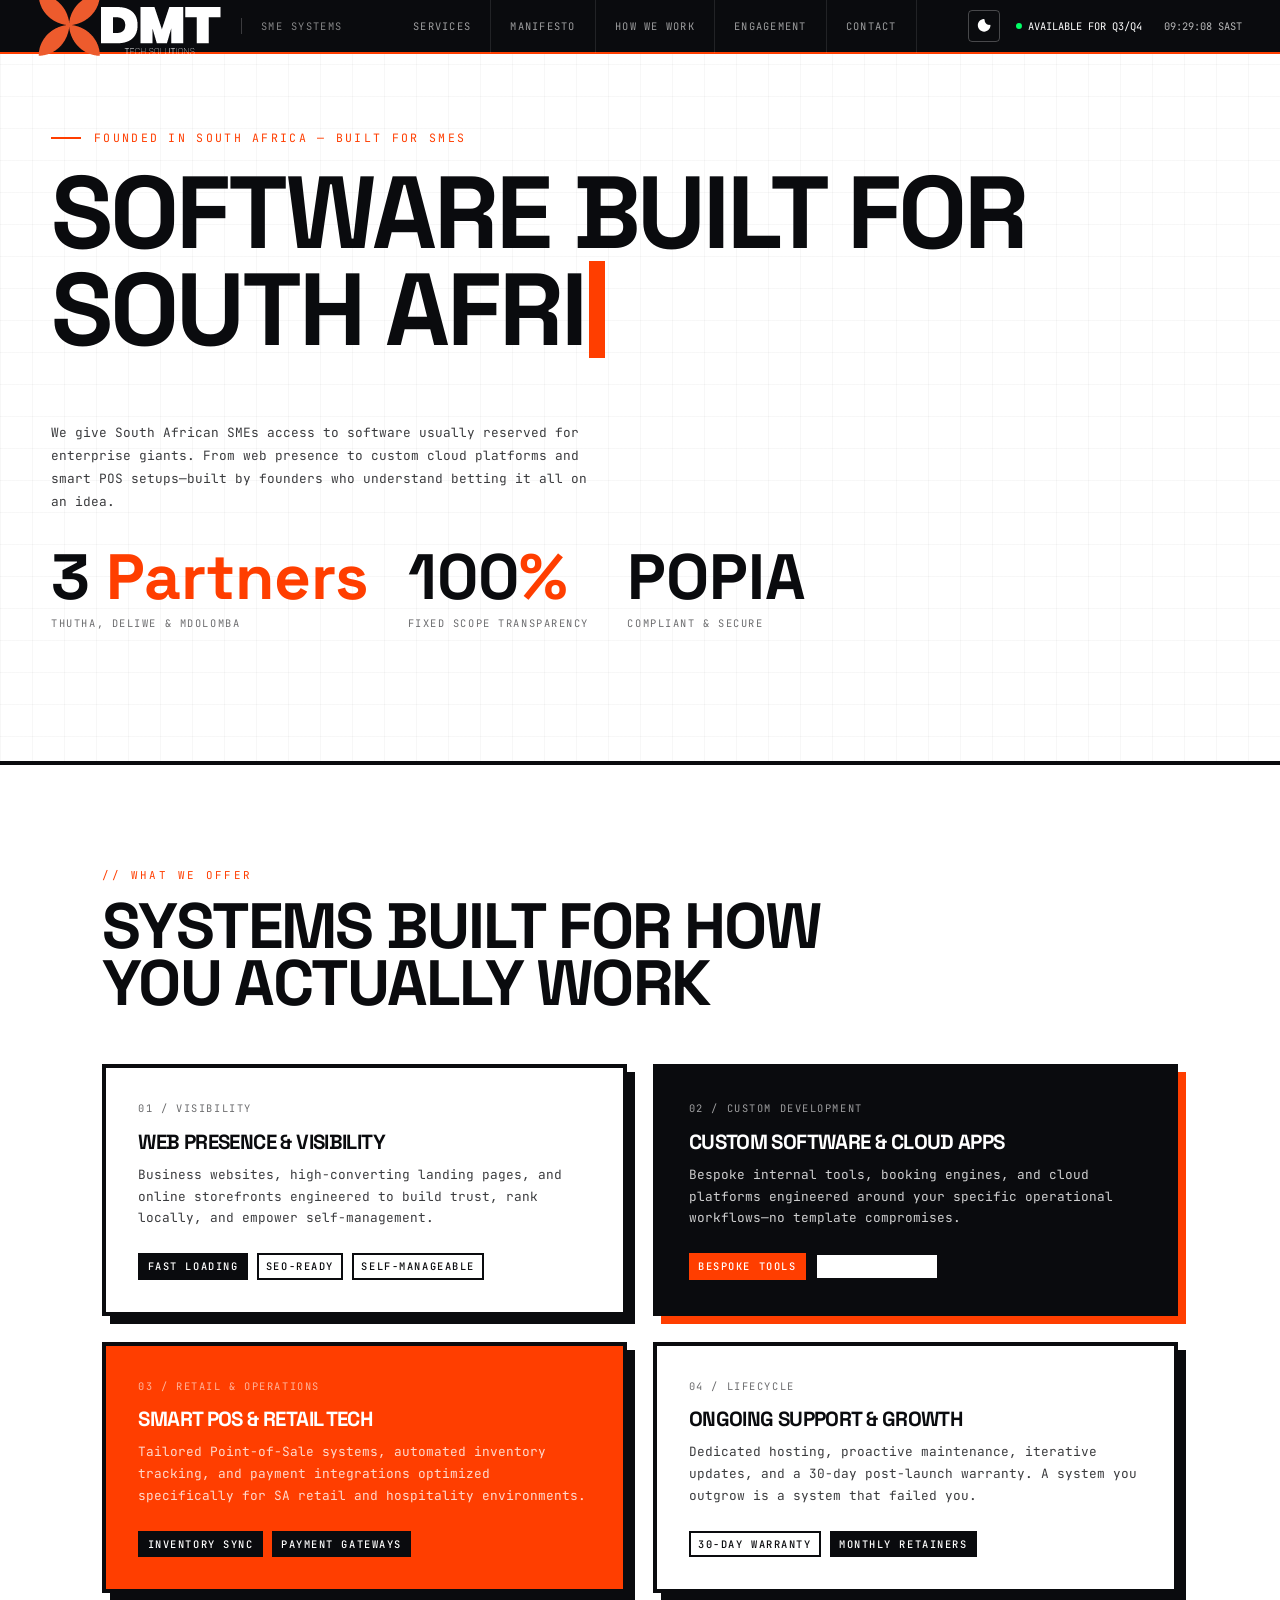
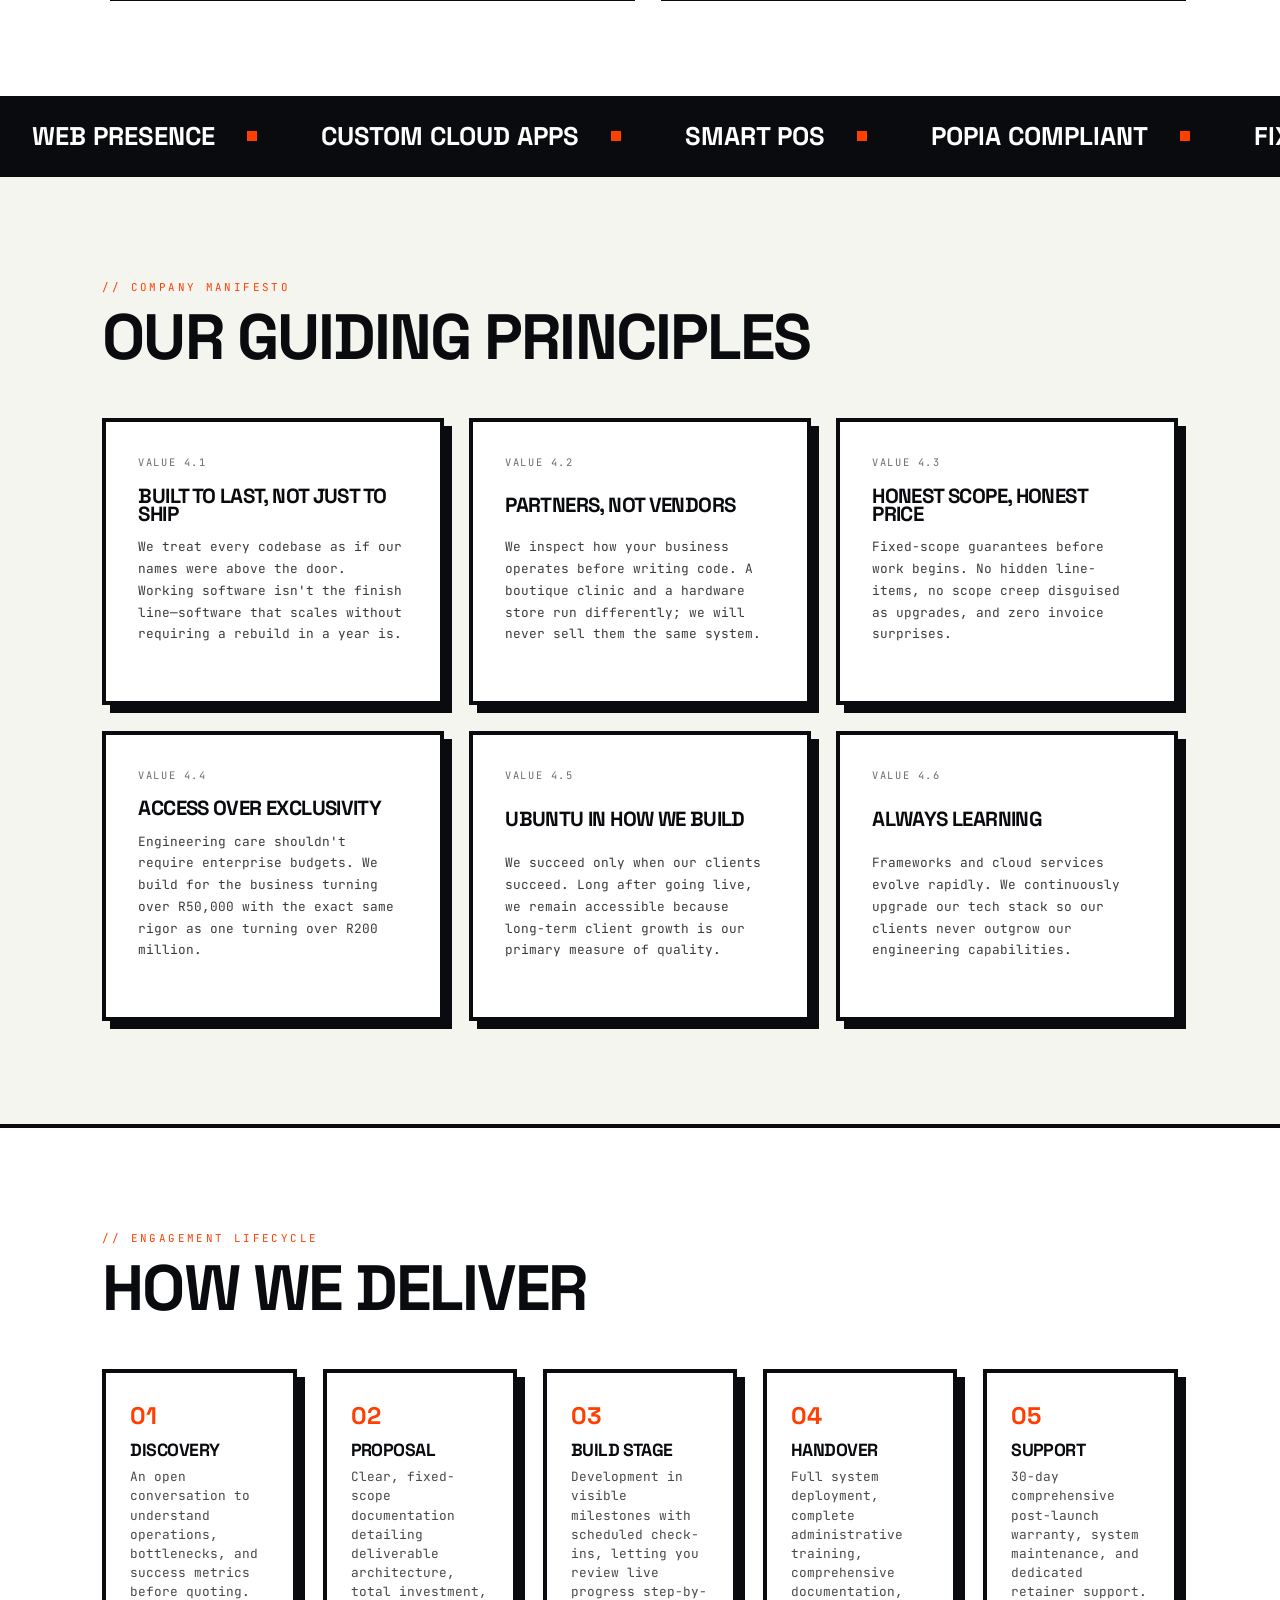
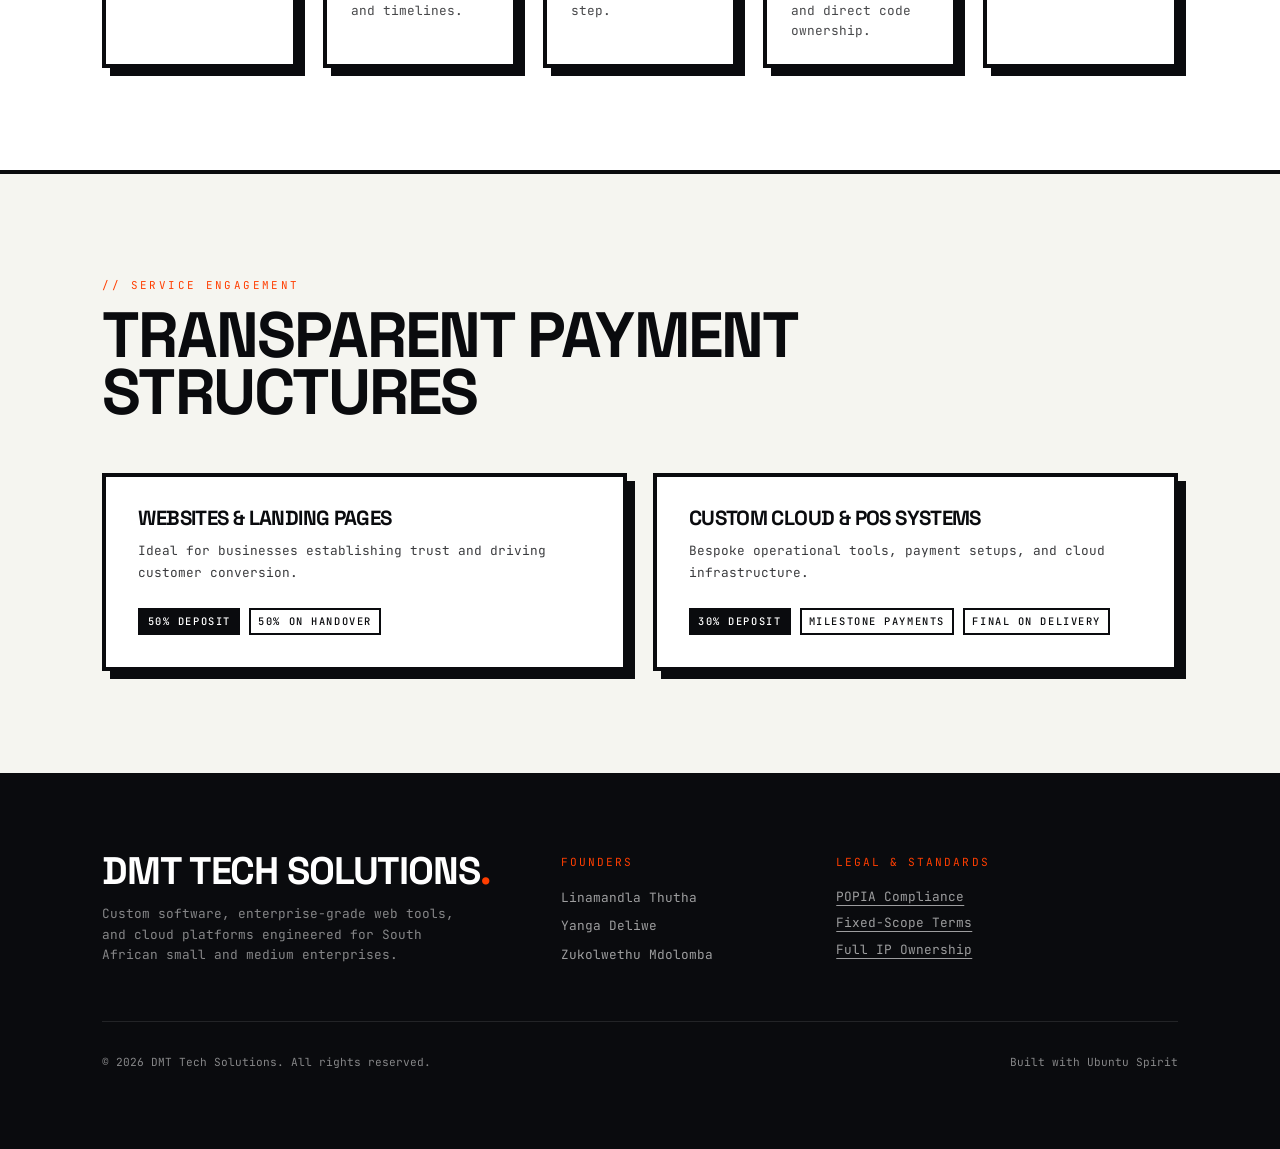
==== index.html @ 04811a39 "Add files via upload" ====
<!DOCTYPE html>
<html lang="en">
<head>
<meta charset="UTF-8">
<meta name="viewport" content="width=device-width, initial-scale=1.0">
<title>DMT Tech Solutions — Custom Software & Smart Systems for SMEs</title>
<meta name="description" content="DMT Tech Solutions builds custom software, cloud systems, and smart POS tools for South African SMEs.">
<link rel="preconnect" href="https://fonts.googleapis.com">
<link rel="preconnect" href="https://fonts.gstatic.com" crossorigin>
<link href="https://fonts.googleapis.com/css2?family=JetBrains+Mono:wght@400;500&family=Space+Grotesk:wght@400;700&display=swap" rel="stylesheet">
<link rel="stylesheet" href="style.css" />
</head>
<body>

<!-- ====== HEADER ====== -->
<header class="header">
    <div class="header__inner">
        <div class="header__left">
            <a href="index.html" class="header__logo">
                <img src="logo_small.png">
            </a>
            <span class="header__sep"></span>
            <span class="header__tagline">SME Systems</span>
        </div>
        <nav class="header__nav" id="headerNav">
            <a href="services.html">Services</a>
            <a href="manifesto.html">Manifesto</a>
            <a href="process.html">How We Work</a>
            <a href="engagement.html">Engagement</a>
            <a href="contact.html">Contact</a>
        </nav>
        <div class="header__right">
            <!-- Theme Switcher Button -->
            <button class="theme-toggle" id="themeToggle" aria-label="Toggle Dark/Light Mode">
                <!-- Sun Icon -->
                <svg id="sunIcon" style="display:none;" viewBox="0 0 24 24"><path d="M12 7c-2.76 0-5 2.24-5 5s2.24 5 5 5 5-2.24 5-5-2.24-5-5-5zM2 13h2c.55 0 1-.45 1-1s-.45-1-1-1H2c-.55 0-1 .45-1 1s.45 1 1 1zm18 0h2c.55 0 1-.45 1-1s-.45-1-1-1h-2c-.55 0-1 .45-1 1s.45 1 1 1zM11 2v2c0 .55.45 1 1 1s1-.45 1-1V2c0-.55-.45-1-1-1s-1 .45-1 1zm0 18v2c0 .55.45 1 1 1s1-.45 1-1v-2c0-.55-.45-1-1-1s-1 .45-1 1zM5.99 4.58c-.39-.39-1.03-.39-1.41 0s-.39 1.03 0 1.41l1.06 1.06c.39.39 1.03.39 1.41 0s.39-1.03 0-1.41L5.99 4.58zm12.37 12.37c-.39-.39-1.03-.39-1.41 0s-.39 1.03 0 1.41l1.06 1.06c.39.39 1.03.39 1.41 0s.39-1.03 0-1.41l-1.06-1.06zm1.06-10.96c.39-.39.39-1.03 0-1.41s-1.03-.39-1.41 0l-1.06 1.06c-.39.39-.39 1.03 0 1.41s1.03.39 1.41 0l1.06-1.06zM7.05 18.36c.39-.39.39-1.03 0-1.41s-1.03-.39-1.41 0l-1.06 1.06c-.39.39-.39 1.03 0 1.41s1.03.39 1.41 0l1.06-1.06z"/></svg>
                <!-- Moon Icon -->
                <svg id="moonIcon" viewBox="0 0 24 24"><path d="M12.3 2c.43 0 .77.35.73.78-.34 4.09 2.76 7.6 6.87 7.6.34 0 .68-.03 1.02-.08.43-.06.8.27.8.7 0 5.25-4.25 9.5-9.5 9.5-5.25 0-9.5-4.25-9.5-9.5 0-4.88 3.67-8.9 8.58-9.42.34-.04.67.14.8.42z"/></svg>
            </button>
            <div class="header__status"><span class="header__status-dot"></span><span>Available for Q3/Q4</span></div>
            <div class="header__clock" id="sastClock">--:--:-- SAST</div>
        </div>
        <button class="header__burger" id="headerBurger" aria-label="Toggle navigation">
            <span></span><span></span><span></span>
        </button>
    </div>
</header>

<!-- ====== HERO ====== -->
<section class="hero">
    <div class="hero__grid"></div>
    <div class="hero__label">Founded in South Africa — Built for SMEs</div>

    <h1 class="hero__title">
        <span id="typewriterText"></span><span class="typewriter-cursor">&nbsp;</span>
    </h1>

    <div class="hero__bottom">
        <p class="hero__desc">
            We give South African SMEs access to software usually reserved for enterprise giants. From web presence to custom cloud platforms and smart POS setups—built by founders who understand betting it all on an idea.
        </p>
        <div class="hero__stats">
            <div>
                <div class="hero__stat-num">3<span class="accent"> Partners</span></div>
                <div class="hero__stat-label">Thutha, Deliwe & Mdolomba</div>
            </div>
            <div>
                <div class="hero__stat-num">100<span class="accent">%</span></div>
                <div class="hero__stat-label">Fixed Scope Transparency</div>
            </div>
            <div>
                <div class="hero__stat-num">POPIA</div>
                <div class="hero__stat-label">Compliant & Secure</div>
            </div>
        </div>
    </div>
</section>

<!-- ====== SERVICES BENTO ====== -->
<section class="section" id="services">
    <div class="container">
        <div class="section__eyebrow">// What We Offer</div>
        <h2 class="section__title">Systems Built for How<br>You Actually Work</h2>

        <div class="bento__grid">
            <div class="bento-card bento-card--col-6">
                <div>
                    <div class="bento-card__tag">01 / Visibility</div>
                    <h3 class="bento-card__title">Web Presence & Visibility</h3>
                    <p class="bento-card__text">Business websites, high-converting landing pages, and online storefronts engineered to build trust, rank locally, and empower self-management.</p>
                </div>
                <div><span class="tag tag--filled">Fast Loading</span> <span class="tag">SEO-Ready</span> <span class="tag">Self-Manageable</span></div>
            </div>

            <div class="bento-card bento-card--col-6 bento-card--dark">
                <div>
                    <div class="bento-card__tag">02 / Custom Development</div>
                    <h3 class="bento-card__title">Custom Software & Cloud Apps</h3>
                    <p class="bento-card__text">Bespoke internal tools, booking engines, and cloud platforms engineered around your specific operational workflows—no template compromises.</p>
                </div>
                <div><span class="tag tag--safety">Bespoke Tools</span> <span class="tag">Scalable Cloud</span></div>
            </div>

            <div class="bento-card bento-card--col-6 bento-card--safety">
                <div>
                    <div class="bento-card__tag">03 / Retail & Operations</div>
                    <h3 class="bento-card__title">Smart POS & Retail Tech</h3>
                    <p class="bento-card__text">Tailored Point-of-Sale systems, automated inventory tracking, and payment integrations optimized specifically for SA retail and hospitality environments.</p>
                </div>
                <div><span class="tag tag--filled">Inventory Sync</span> <span class="tag tag--filled">Payment Gateways</span></div>
            </div>

            <div class="bento-card bento-card--col-6">
                <div>
                    <div class="bento-card__tag">04 / Lifecycle</div>
                    <h3 class="bento-card__title">Ongoing Support & Growth</h3>
                    <p class="bento-card__text">Dedicated hosting, proactive maintenance, iterative updates, and a 30-day post-launch warranty. A system you outgrow is a system that failed you.</p>
                </div>
                <div><span class="tag">30-Day Warranty</span> <span class="tag tag--filled">Monthly Retainers</span></div>
            </div>
        </div>
    </div>
</section>

<!-- ====== TICKER ====== -->
<div class="ticker">
    <div class="ticker__track">
        <span class="ticker__item">Web Presence</span>
        <span class="ticker__item">Custom Cloud Apps</span>
        <span class="ticker__item">Smart POS</span>
        <span class="ticker__item">POPIA Compliant</span>
        <span class="ticker__item">Fixed Scope Pricing</span>
        <span class="ticker__item">Ubuntu Core Philosophy</span>
        <span class="ticker__item">Web Presence</span>
        <span class="ticker__item">Custom Cloud Apps</span>
        <span class="ticker__item">Smart POS</span>
        <span class="ticker__item">POPIA Compliant</span>
    </div>
</div>

<!-- ====== MANIFESTO / CORE VALUES ====== -->
<section class="section section--surface" id="values">
    <div class="container">
        <div class="section__eyebrow">// Company Manifesto</div>
        <h2 class="section__title">Our Guiding Principles</h2>

        <div class="bento__grid">
            <div class="bento-card bento-card--col-4">
                <div class="bento-card__tag">Value 4.1</div>
                <h3 class="bento-card__title">Built to Last, Not Just to Ship</h3>
                <p class="bento-card__text">We treat every codebase as if our names were above the door. Working software isn't the finish line—software that scales without requiring a rebuild in a year is.</p>
            </div>
            <div class="bento-card bento-card--col-4">
                <div class="bento-card__tag">Value 4.2</div>
                <h3 class="bento-card__title">Partners, Not Vendors</h3>
                <p class="bento-card__text">We inspect how your business operates before writing code. A boutique clinic and a hardware store run differently; we will never sell them the same system.</p>
            </div>
            <div class="bento-card bento-card--col-4">
                <div class="bento-card__tag">Value 4.3</div>
                <h3 class="bento-card__title">Honest Scope, Honest Price</h3>
                <p class="bento-card__text">Fixed-scope guarantees before work begins. No hidden line-items, no scope creep disguised as upgrades, and zero invoice surprises.</p>
            </div>
            <div class="bento-card bento-card--col-4">
                <div class="bento-card__tag">Value 4.4</div>
                <h3 class="bento-card__title">Access Over Exclusivity</h3>
                <p class="bento-card__text">Engineering care shouldn't require enterprise budgets. We build for the business turning over R50,000 with the exact same rigor as one turning over R200 million.</p>
            </div>
            <div class="bento-card bento-card--col-4">
                <div class="bento-card__tag">Value 4.5</div>
                <h3 class="bento-card__title">Ubuntu in How We Build</h3>
                <p class="bento-card__text">We succeed only when our clients succeed. Long after going live, we remain accessible because long-term client growth is our primary measure of quality.</p>
            </div>
            <div class="bento-card bento-card--col-4">
                <div class="bento-card__tag">Value 4.6</div>
                <h3 class="bento-card__title">Always Learning</h3>
                <p class="bento-card__text">Frameworks and cloud services evolve rapidly. We continuously upgrade our tech stack so our clients never outgrow our engineering capabilities.</p>
            </div>
        </div>
    </div>
</section>

<!-- ====== PROCESS ====== -->
<section class="section" id="process">
    <div class="container">
        <div class="section__eyebrow">// Engagement Lifecycle</div>
        <h2 class="section__title">How We Deliver</h2>

        <div class="process-grid">
            <div class="process-card">
                <div class="process-card__step">01</div>
                <h3 class="process-card__title">Discovery</h3>
                <p class="process-card__text">An open conversation to understand operations, bottlenecks, and success metrics before quoting.</p>
            </div>
            <div class="process-card">
                <div class="process-card__step">02</div>
                <h3 class="process-card__title">Proposal</h3>
                <p class="process-card__text">Clear, fixed-scope documentation detailing deliverable architecture, total investment, and timelines.</p>
            </div>
            <div class="process-card">
                <div class="process-card__step">03</div>
                <h3 class="process-card__title">Build Stage</h3>
                <p class="process-card__text">Development in visible milestones with scheduled check-ins, letting you review live progress step-by-step.</p>
            </div>
            <div class="process-card">
                <div class="process-card__step">04</div>
                <h3 class="process-card__title">Handover</h3>
                <p class="process-card__text">Full system deployment, complete administrative training, comprehensive documentation, and direct code ownership.</p>
            </div>
            <div class="process-card">
                <div class="process-card__step">05</div>
                <h3 class="process-card__title">Support</h3>
                <p class="process-card__text">30-day comprehensive post-launch warranty, system maintenance, and dedicated retainer support.</p>
            </div>
        </div>
    </div>
</section>

<!-- ====== PRICING STRUCTURE ====== -->
<section class="section section--surface" id="pricing">
    <div class="container">
        <div class="section__eyebrow">// Service Engagement</div>
        <h2 class="section__title">Transparent Payment Structures</h2>

        <div class="bento__grid">
            <div class="bento-card bento-card--col-6">
                <h3 class="bento-card__title">Websites & Landing Pages</h3>
                <p class="bento-card__text">Ideal for businesses establishing trust and driving customer conversion.</p>
                <div><span class="tag tag--filled">50% Deposit</span> <span class="tag">50% On Handover</span></div>
            </div>

            <div class="bento-card bento-card--col-6">
                <h3 class="bento-card__title">Custom Cloud & POS Systems</h3>
                <p class="bento-card__text">Bespoke operational tools, payment setups, and cloud infrastructure.</p>
                <div><span class="tag tag--filled">30% Deposit</span> <span class="tag">Milestone Payments</span> <span class="tag">Final On Delivery</span></div>
            </div>
        </div>
    </div>
</section>

<!-- ====== FOOTER ====== -->
<footer class="footer" id="contact">
    <div class="container">
        <div class="footer__top">
            <div class="footer__brand">
                <h2 class="footer__brand-title">DMT TECH SOLUTIONS<span class="accent">.</span></h2>
                <p class="footer__brand-text">
                    Custom software, enterprise-grade web tools, and cloud platforms engineered for South African small and medium enterprises.
                </p>
            </div>
            <div class="footer__col">
                <div class="footer__col-title">Founders</div>
                <p>Linamandla Thutha</p>
                <p>Yanga Deliwe</p>
                <p>Zukolwethu Mdolomba</p>
            </div>
            <div class="footer__col">
                <div class="footer__col-title">Legal & Standards</div>
                <!-- Interactive Clickable Modal Triggers -->
                <button class="footer__link-btn" onclick="openModal('popia')">POPIA Compliance</button>
                <button class="footer__link-btn" onclick="openModal('fixed-scope')">Fixed-Scope Terms</button>
                <button class="footer__link-btn" onclick="openModal('ip-ownership')">Full IP Ownership</button>
            </div>
        </div>
        <div class="footer__bottom">
            <span>&copy; 2026 DMT Tech Solutions. All rights reserved.</span>
            <span>Built with Ubuntu Spirit</span>
        </div>
    </div>
</footer>

<!-- ====== MODAL WINDOW ====== -->
<div class="modal-overlay" id="legalModal" onclick="closeModalOnOuter(event)">
    <div class="modal-card">
        <div class="modal-card__header">
            <h3 class="modal-card__title" id="modalTitle">Policy Title</h3>
            <button class="modal-card__close" onclick="closeModal()">✕</button>
        </div>
        <div class="modal-card__body" id="modalBody">
            Policy content will load here...
        </div>
    </div>
</div>


<!-- ====== JAVASCRIPT ====== -->
<script src="script.js"></script>
</body>
</html>
---- style.css ----
/* ============================================================
   RESET & COLOR THEME VARIABLES
   ============================================================ */
*, *::before, *::after {
    margin: 0;
    padding: 0;
    box-sizing: border-box;
}

/* Light Theme Variables (Default) */
:root {
    --base: #FFFFFF;
    --ink: #0A0B0E;
    --safety: #FF3E00;
    --muted: #888888;
    --surface: #F5F5F0;
    --term-bg: #08080A;
    --term-green: #00FF66;
    --term-amber: #FFAA00;

    --card-bg: #FFFFFF;
    --card-dark-bg: #0A0B0E;
    --card-dark-text: #FFFFFF;

    --border: 4px solid var(--ink);
    --border-thin: 1px solid var(--ink);
    --shadow: 8px 8px 0px var(--ink);
    --shadow-safety: 8px 8px 0px var(--safety);

    --fs-hero: clamp(3rem, 8vw, 7.5rem);
    --fs-h1: clamp(2.2rem, 5vw, 4.5rem);
    --fs-h2: clamp(1.6rem, 3vw, 3rem);
    --fs-h3: clamp(1.1rem, 1.6vw, 1.5rem);
    --fs-body: clamp(0.9rem, 1.1vw, 1.1rem);
    --fs-data: clamp(0.8rem, 0.95vw, 1rem);
    --fs-micro: 0.65rem;
    --fs-ticker: clamp(1.2rem, 2vw, 2rem);
    --fs-stat: clamp(2.4rem, 5vw, 4rem);

    --gap: clamp(1rem, 2vw, 2rem);
    --section-pad: clamp(4rem, 8vw, 8rem) clamp(1rem, 4vw, 4rem);

    --cols: 12;
    --header-h: 54px;
}

/* Dark Theme Overrides */
[data-theme="dark"] {
    --base: #0E1015;
    --ink: #F0F2F5;
    --surface: #161920;
    --muted: #A0A5B0;

    --card-bg: #161920;
    --card-dark-bg: #030405;
    --card-dark-text: #FFFFFF;

    --border: 4px solid var(--ink);
    --border-thin: 1px solid var(--ink);
    --shadow: 8px 8px 0px #000000;
}

html {
    scroll-behavior: smooth;
    -webkit-text-size-adjust: 100%;
}

body {
    font-family: 'JetBrains Mono', monospace;
    font-weight: 400;
    font-size: var(--fs-body);
    line-height: 1.6;
    color: var(--ink);
    background-color: var(--base);
    overflow-x: hidden;
    transition: background-color 0.3s ease, color 0.3s ease;
}

a { color: inherit; text-decoration: none; }
ul { list-style: none; }

::selection {
    background: var(--safety);
    color: #FFFFFF;
}

/* ============================================================
   TYPOGRAPHY & UTILITIES
   ============================================================ */
h1, h2, h3, h4, .font-display {
    font-family: 'Space Grotesk', sans-serif;
    font-weight: 700;
    text-transform: uppercase;
    line-height: 0.9;
    letter-spacing: -0.03em;
}

.container {
    width: 100%;
    max-width: 1440px;
    margin: 0 auto;
    padding-inline: clamp(1rem, 4vw, 4rem);
}

.accent { color: var(--safety); }

.tag {
    display: inline-block;
    font-family: 'JetBrains Mono', monospace;
    font-size: 0.65rem;
    font-weight: 500;
    text-transform: uppercase;
    letter-spacing: 0.15em;
    padding: 0.3em 0.7em;
    border: 2px solid var(--ink);
    background: var(--card-bg);
}

.tag--filled { background: var(--ink); color: var(--base); }
.tag--safety { background: var(--safety); color: #FFFFFF; border-color: var(--safety); }

/* ============================================================
   HEADER & THEME TOGGLE
   ============================================================ */
.header {
    position: fixed;
    top: 0;
    left: 0;
    width: 100%;
    height: var(--header-h);
    z-index: 1000;
    background: #0A0B0E;
    color: #FFFFFF;
    border-bottom: 2px solid var(--safety);
    display: flex;
    align-items: center;
    padding: 0 clamp(1rem, 3vw, 3rem);
}

.header__inner {
    width: 100%;
    max-width: 1440px;
    margin: 0 auto;
    display: flex;
    align-items: center;
    justify-content: space-between;
    gap: 1rem;
}

.header__left {
    display: flex;
    align-items: center;
    gap: 1.2rem;
}

.header__logo {
    font-family: 'Space Grotesk', sans-serif;
    font-weight: 700;
    font-size: 0.9rem;
    text-transform: uppercase;
    letter-spacing: 0.05em;
    display: flex;
    align-items: center;
    gap: 0.6rem;
    color: #FFFFFF;
}

.header__logo-icon {
    width: 24px;
    height: 24px;
    background: var(--safety);
    color: #FFFFFF;
    display: flex;
    align-items: center;
    justify-content: center;
    font-weight: 700;
    font-size: 0.75rem;
    border: 1px solid #FFFFFF;
}

.header__sep {
    width: 1px;
    height: 16px;
    background: rgba(255,255,255,0.2);
}

.header__tagline {
    font-size: var(--fs-micro);
    letter-spacing: 0.14em;
    text-transform: uppercase;
    opacity: 0.5;
}

.header__nav {
    display: flex;
    align-items: stretch;
    height: var(--header-h);
}

.header__nav a {
    font-family: 'JetBrains Mono', monospace;
    font-size: var(--fs-micro);
    text-transform: uppercase;
    letter-spacing: 0.12em;
    padding: 0 1.2rem;
    display: flex;
    align-items: center;
    border-right: 1px solid rgba(255,255,255,0.1);
    color: rgba(255,255,255,0.6);
}

.header__nav a:hover {
    background: var(--safety);
    color: #FFFFFF;
}

.header__right {
    display: flex;
    align-items: center;
    gap: 1rem;
}

.header__status {
    display: flex;
    align-items: center;
    gap: 0.4rem;
    font-size: var(--fs-micro);
    text-transform: uppercase;
}

.header__status-dot {
    width: 6px;
    height: 6px;
    border-radius: 50%;
    background: var(--term-green);
    animation: pulse 2s ease-in-out infinite;
}

@keyframes pulse {
    0%, 100% { opacity: 1; }
    50% { opacity: 0.3; }
}

.header__clock {
    font-size: var(--fs-micro);
    opacity: 0.7;
    min-width: 8em;
    text-align: right;
}

/* Theme Toggle Button */
.theme-toggle {
    background: transparent;
    border: 1px solid rgba(255, 255, 255, 0.25);
    color: #FFFFFF;
    width: 32px;
    height: 32px;
    border-radius: 4px;
    display: flex;
    align-items: center;
    justify-content: center;
    cursor: pointer;
    transition: background 0.2s, border-color 0.2s;
}

.theme-toggle:hover {
    background: var(--safety);
    border-color: var(--safety);
}

.theme-toggle svg {
    width: 16px;
    height: 16px;
    fill: currentColor;
}

.header__burger {
    display: none;
    flex-direction: column;
    gap: 4px;
    cursor: pointer;
    background: none;
    border: none;
}

.header__burger span {
    width: 22px;
    height: 2px;
    background: #FFFFFF;
}

/* ============================================================
   HERO SECTION & TYPEWRITER
   ============================================================ */
.hero {
    min-height: 85vh;
    display: flex;
    flex-direction: column;
    justify-content: center;
    padding: var(--section-pad);
    padding-top: calc(var(--header-h) + 3rem);
    position: relative;
    border-bottom: var(--border);
    background: var(--base);
}

.hero__grid {
    position: absolute;
    inset: 0;
    background-image:
        linear-gradient(rgba(120,120,120,0.06) 1px, transparent 1px),
        linear-gradient(90deg, rgba(120,120,120,0.06) 1px, transparent 1px);
    background-size: 32px 32px;
    pointer-events: none;
}

.hero__label {
    font-size: 0.72rem;
    text-transform: uppercase;
    letter-spacing: 0.2em;
    color: var(--safety);
    margin-bottom: 1rem;
    display: flex;
    align-items: center;
    gap: 0.8rem;
    position: relative;
    z-index: 1;
}

.hero__label::before {
    content: '';
    width: 30px;
    height: 2px;
    background: var(--safety);
}

.hero__title {
    font-size: var(--fs-hero);
    line-height: 0.95;
    position: relative;
    z-index: 1;
    margin-bottom: 2rem;
    min-height: 2.2em;
}

.typewriter-cursor {
    display: inline-block;
    width: 0.15em;
    background-color: var(--safety);
    margin-left: 5px;
    animation: blink 0.8s infinite;
}

@keyframes blink {
    0%, 100% { opacity: 1; }
    50% { opacity: 0; }
}

.hero__bottom {
    display: flex;
    align-items: flex-end;
    justify-content: space-between;
    gap: 2rem;
    flex-wrap: wrap;
    position: relative;
    z-index: 1;
}

.hero__desc {
    max-width: 540px;
    font-size: var(--fs-data);
    line-height: 1.8;
    opacity: 0.8;
}

.hero__stats {
    display: flex;
    gap: clamp(1.5rem, 3vw, 3.5rem);
}

.hero__stat-num {
    font-family: 'Space Grotesk', sans-serif;
    font-weight: 700;
    font-size: var(--fs-stat);
    line-height: 1;
}

.hero__stat-label {
    font-size: 0.65rem;
    text-transform: uppercase;
    letter-spacing: 0.15em;
    opacity: 0.6;
    margin-top: 0.35rem;
}

/* ============================================================
   SECTIONS & BENTO CARDS
   ============================================================ */
.section {
    padding: var(--section-pad);
    border-bottom: var(--border);
}

.section--surface { background: var(--surface); }

.section__eyebrow {
    font-size: 0.68rem;
    text-transform: uppercase;
    letter-spacing: 0.22em;
    color: var(--safety);
    margin-bottom: 0.8rem;
}

.section__title {
    font-size: var(--fs-h1);
    margin-bottom: clamp(2rem, 4vw, 4rem);
}

.bento__grid {
    display: grid;
    grid-template-columns: repeat(12, 1fr);
    gap: var(--gap);
}

.bento-card {
    border: var(--border);
    box-shadow: var(--shadow);
    padding: clamp(1.5rem, 2.5vw, 2.5rem);
    background: var(--card-bg);
    display: flex;
    flex-direction: column;
    justify-content: space-between;
    transition: transform 0.2s ease, box-shadow 0.2s ease;
}

.bento-card--col-6 { grid-column: span 6; }
.bento-card--col-4 { grid-column: span 4; }

.bento-card--dark {
    background: var(--card-dark-bg);
    color: var(--card-dark-text);
    box-shadow: var(--shadow-safety);
}

.bento-card--safety {
    background: var(--safety);
    color: #FFFFFF;
}

.bento-card__tag {
    font-size: 0.65rem;
    text-transform: uppercase;
    letter-spacing: 0.15em;
    opacity: 0.6;
    margin-bottom: 1rem;
}

.bento-card__title {
    font-size: var(--fs-h3);
    margin-bottom: 0.8rem;
}

.bento-card__text {
    font-size: var(--fs-data);
    line-height: 1.7;
    opacity: 0.8;
    margin-bottom: 1.5rem;
}

/* ============================================================
   PROCESS & TICKER
   ============================================================ */
.process-grid {
    display: grid;
    grid-template-columns: repeat(5, 1fr);
    gap: var(--gap);
}

.process-card {
    border: var(--border);
    padding: 1.5rem;
    background: var(--card-bg);
    box-shadow: var(--shadow);
}

.process-card__step {
    font-family: 'Space Grotesk', sans-serif;
    font-size: 1.5rem;
    font-weight: 700;
    color: var(--safety);
    margin-bottom: 0.5rem;
}

.process-card__title {
    font-size: 1.1rem;
    margin-bottom: 0.5rem;
}

.process-card__text {
    font-size: 0.8rem;
    opacity: 0.75;
    line-height: 1.5;
}

.ticker {
    border-bottom: var(--border);
    background: #0A0B0E;
    color: #FFFFFF;
    overflow: hidden;
    padding: 1rem 0;
}

.ticker__track {
    display: flex;
    width: max-content;
    animation: tickerScroll 25s linear infinite;
}

.ticker__item {
    font-family: 'Space Grotesk', sans-serif;
    font-weight: 700;
    font-size: var(--fs-ticker);
    text-transform: uppercase;
    white-space: nowrap;
    padding: 0 2rem;
    display: flex;
    align-items: center;
    gap: 2rem;
}

.ticker__item::after {
    content: '';
    width: 10px;
    height: 10px;
    background: var(--safety);
}

@keyframes tickerScroll {
    0% { transform: translateX(0); }
    100% { transform: translateX(-50%); }
}

/* ============================================================
   FOOTER & MODALS
   ============================================================ */
.footer {
    background: #0A0B0E;
    color: #FFFFFF;
    padding: clamp(3rem, 6vw, 5rem) clamp(1rem, 4vw, 4rem);
}

.footer__top {
    display: grid;
    grid-template-columns: repeat(12, 1fr);
    gap: var(--gap);
    padding-bottom: 3rem;
    border-bottom: 1px solid rgba(255,255,255,0.1);
}

.footer__brand { grid-column: span 5; }
.footer__brand-title { font-size: var(--fs-h2); margin-bottom: 1rem; color: #FFFFFF; }
.footer__brand-text { font-size: var(--fs-data); opacity: 0.5; max-width: 380px; }

.footer__col { grid-column: span 3; }
.footer__col-title {
    font-size: 0.7rem;
    text-transform: uppercase;
    letter-spacing: 0.18em;
    color: var(--safety);
    margin-bottom: 1rem;
}

.footer__col p {
    font-size: var(--fs-data);
    opacity: 0.6;
    margin-bottom: 0.5rem;
}

.footer__link-btn {
    background: none;
    border: none;
    color: rgba(255,255,255,0.6);
    font-family: 'JetBrains Mono', monospace;
    font-size: var(--fs-data);
    text-align: left;
    display: block;
    margin-bottom: 0.6rem;
    cursor: pointer;
    text-decoration: underline;
    text-underline-offset: 4px;
    transition: color 0.2s ease;
}

.footer__link-btn:hover {
    color: var(--safety);
}

.footer__bottom {
    display: flex;
    justify-content: space-between;
    align-items: center;
    padding-top: 2rem;
    font-size: 0.7rem;
    opacity: 0.5;
}

/* Modal Overlay & Card */
.modal-overlay {
    position: fixed;
    inset: 0;
    background: rgba(0, 0, 0, 0.75);
    backdrop-filter: blur(4px);
    z-index: 2000;
    display: flex;
    align-items: center;
    justify-content: center;
    padding: 1.5rem;
    opacity: 0;
    pointer-events: none;
    transition: opacity 0.2s ease;
}

.modal-overlay.active {
    opacity: 1;
    pointer-events: auto;
}

.modal-card {
    background: var(--base);
    color: var(--ink);
    border: var(--border);
    box-shadow: var(--shadow-safety);
    width: 100%;
    max-width: 580px;
    padding: 2rem;
    position: relative;
}

.modal-card__header {
    display: flex;
    justify-content: space-between;
    align-items: center;
    margin-bottom: 1.2rem;
    padding-bottom: 0.8rem;
    border-bottom: 2px solid var(--safety);
}

.modal-card__title {
    font-size: 1.3rem;
    color: var(--safety);
}

.modal-card__close {
    background: var(--ink);
    color: var(--base);
    border: none;
    width: 28px;
    height: 28px;
    font-weight: 700;
    cursor: pointer;
    font-family: 'JetBrains Mono', monospace;
}

.modal-card__close:hover {
    background: var(--safety);
    color: #FFFFFF;
}

.modal-card__body {
    font-size: 0.9rem;
    line-height: 1.7;
    opacity: 0.85;
}

/* ============================================================
   RESPONSIVE STYLES
   ============================================================ */
@media (max-width: 1024px) {
    .bento-card--col-6, .bento-card--col-4 { grid-column: span 12; }
    .process-grid { grid-template-columns: repeat(2, 1fr); }
    .footer__brand { grid-column: span 12; }
    .footer__col { grid-column: span 6; }
}

@media (max-width: 768px) {
    .header__nav { display: none; }
    .header__burger { display: flex; }

    .header__nav.open {
        display: flex;
        flex-direction: column;
        position: absolute;
        top: var(--header-h);
        left: 0;
        width: 100%;
        background: #0A0B0E;
        border-bottom: 2px solid var(--safety);
    }

    .header__nav.open a {
        padding: 1rem 2rem;
        border-right: none;
        border-bottom: 1px solid rgba(255,255,255,0.1);
    }

    .process-grid { grid-template-columns: 1fr; }
    .hero__stats { flex-direction: column; gap: 1rem; }
}
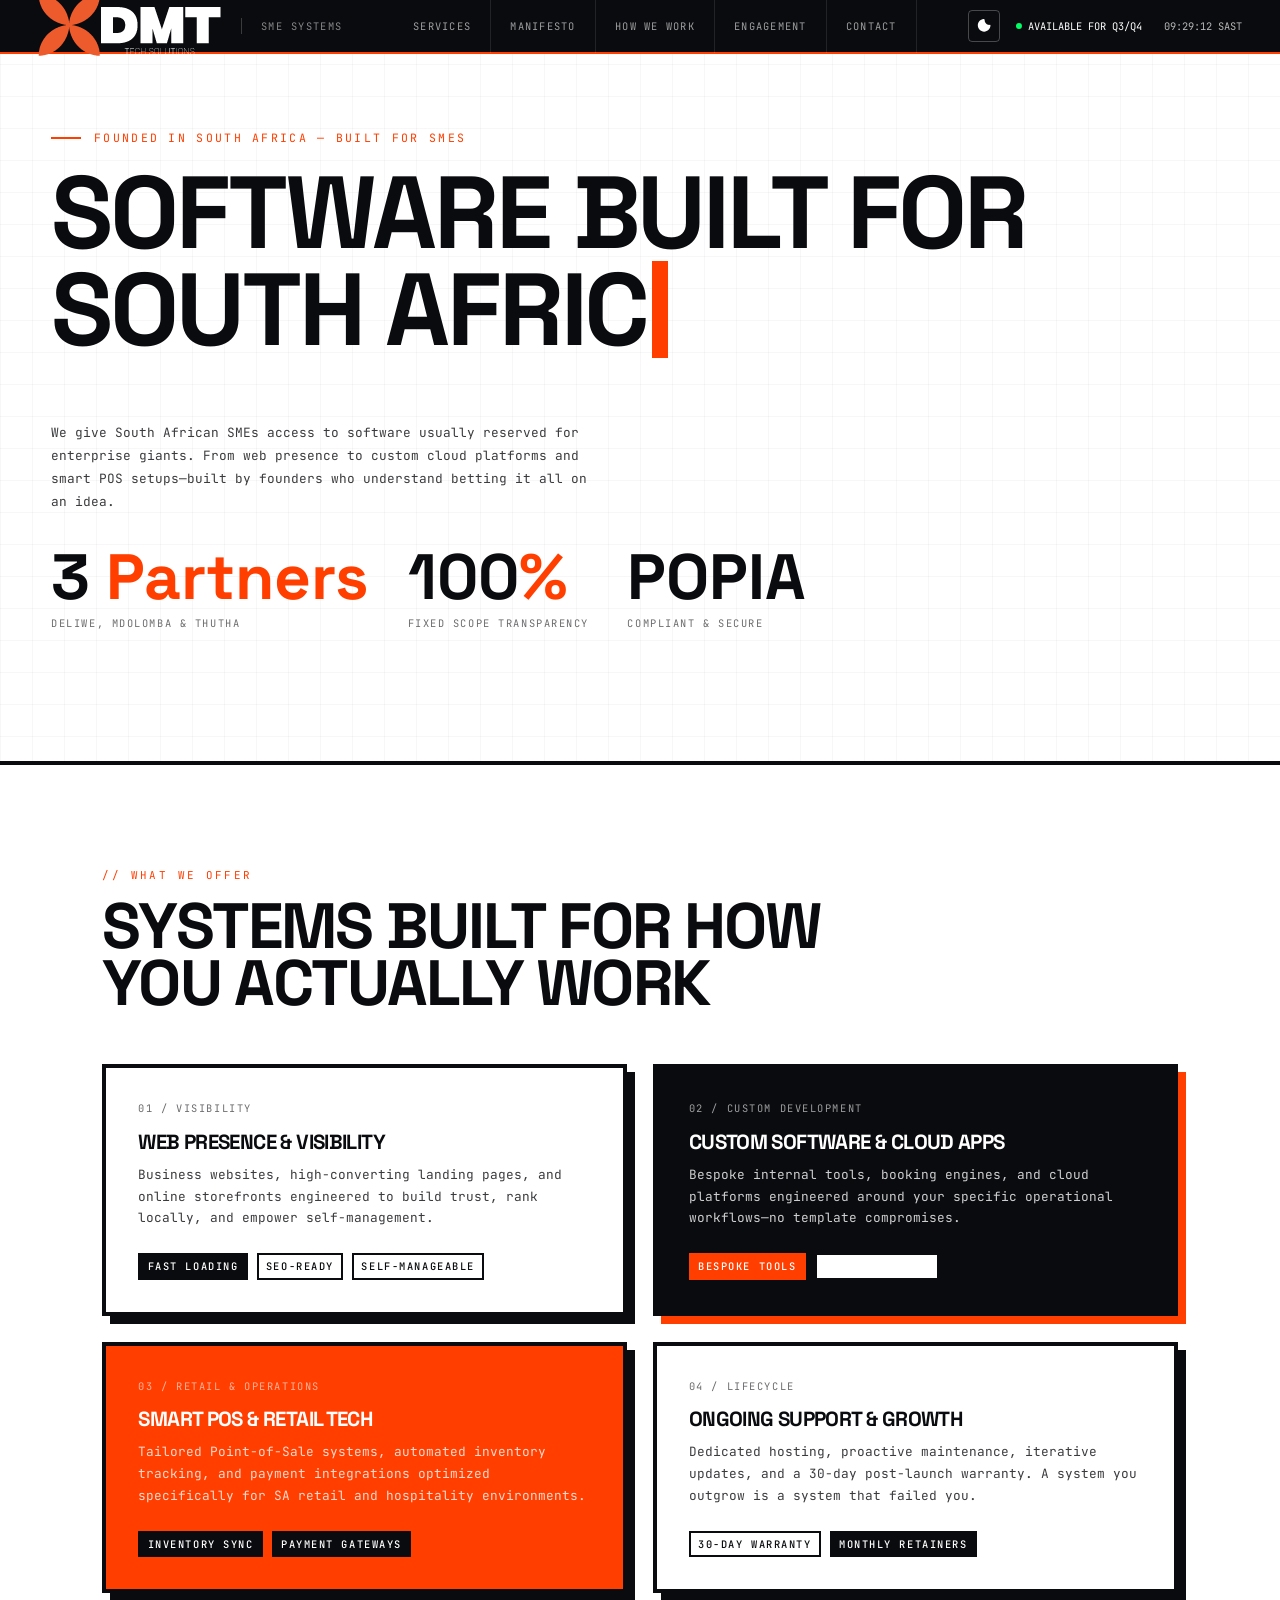
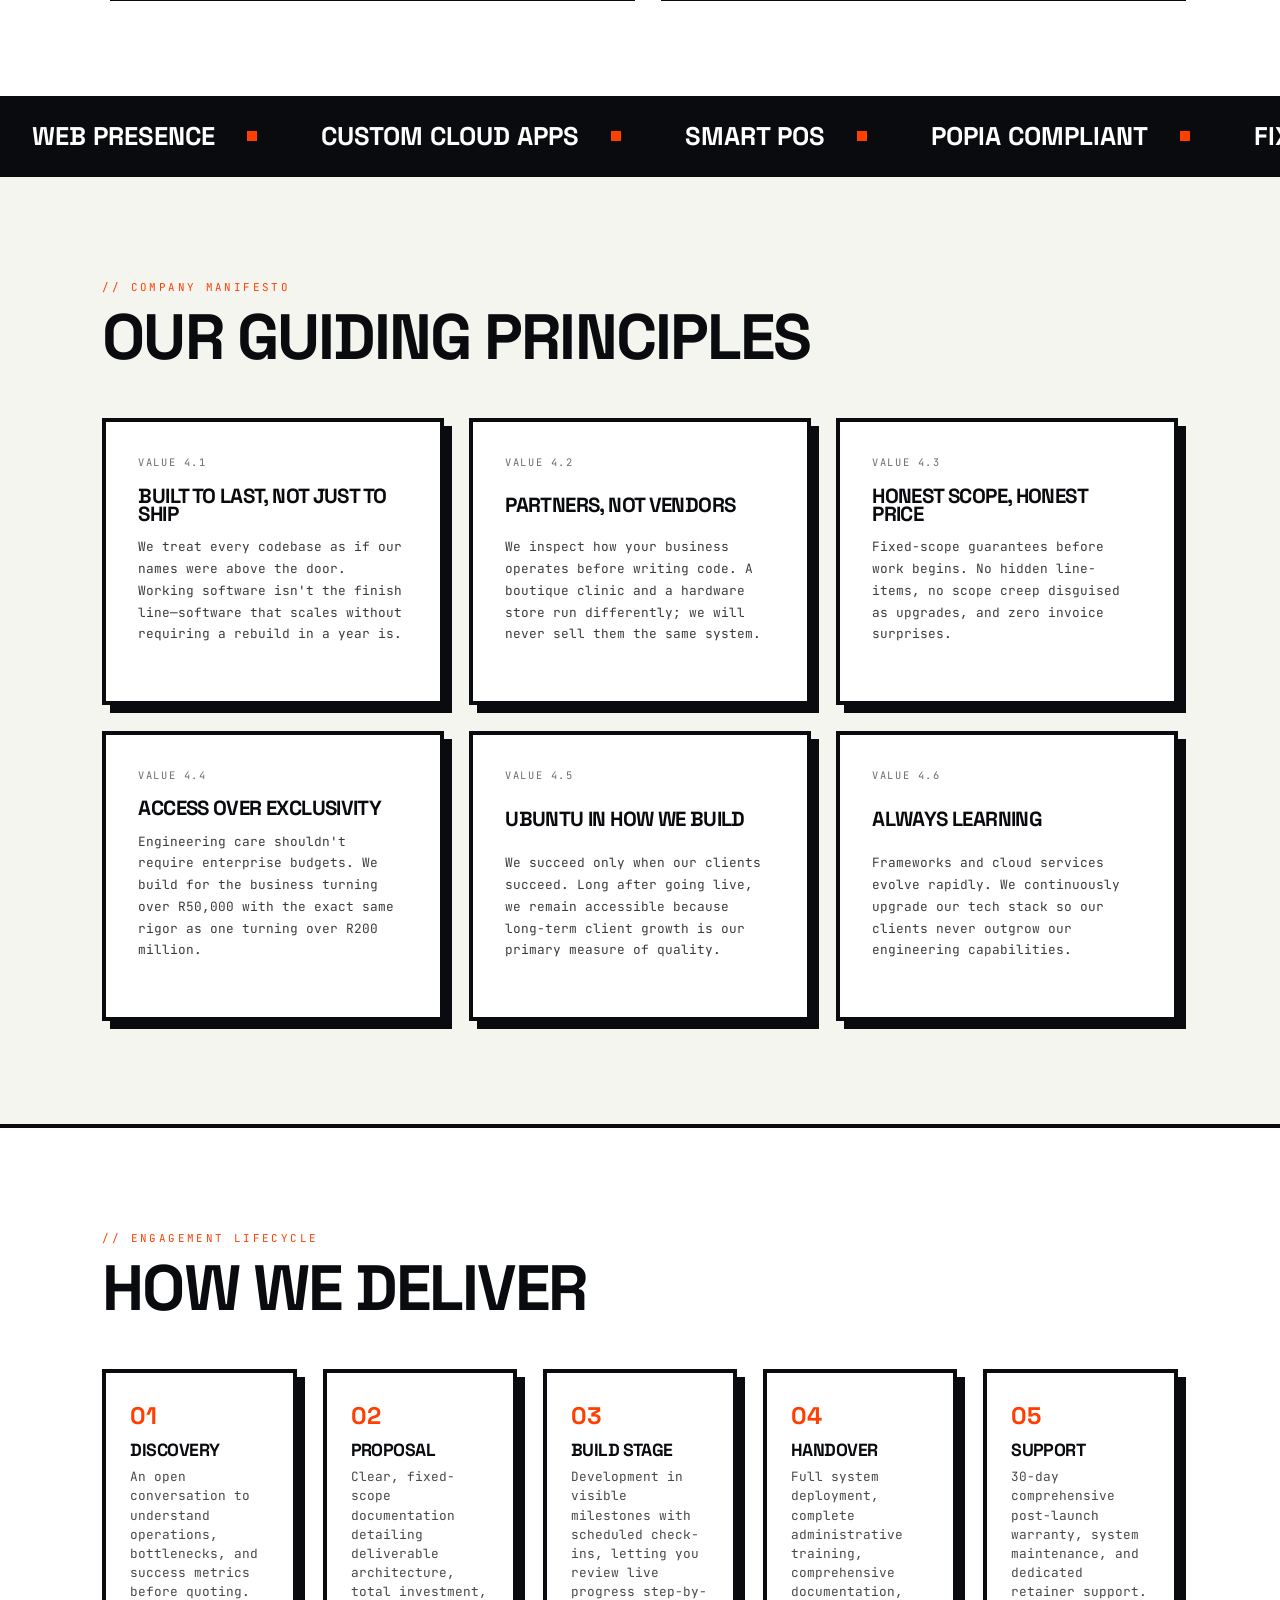
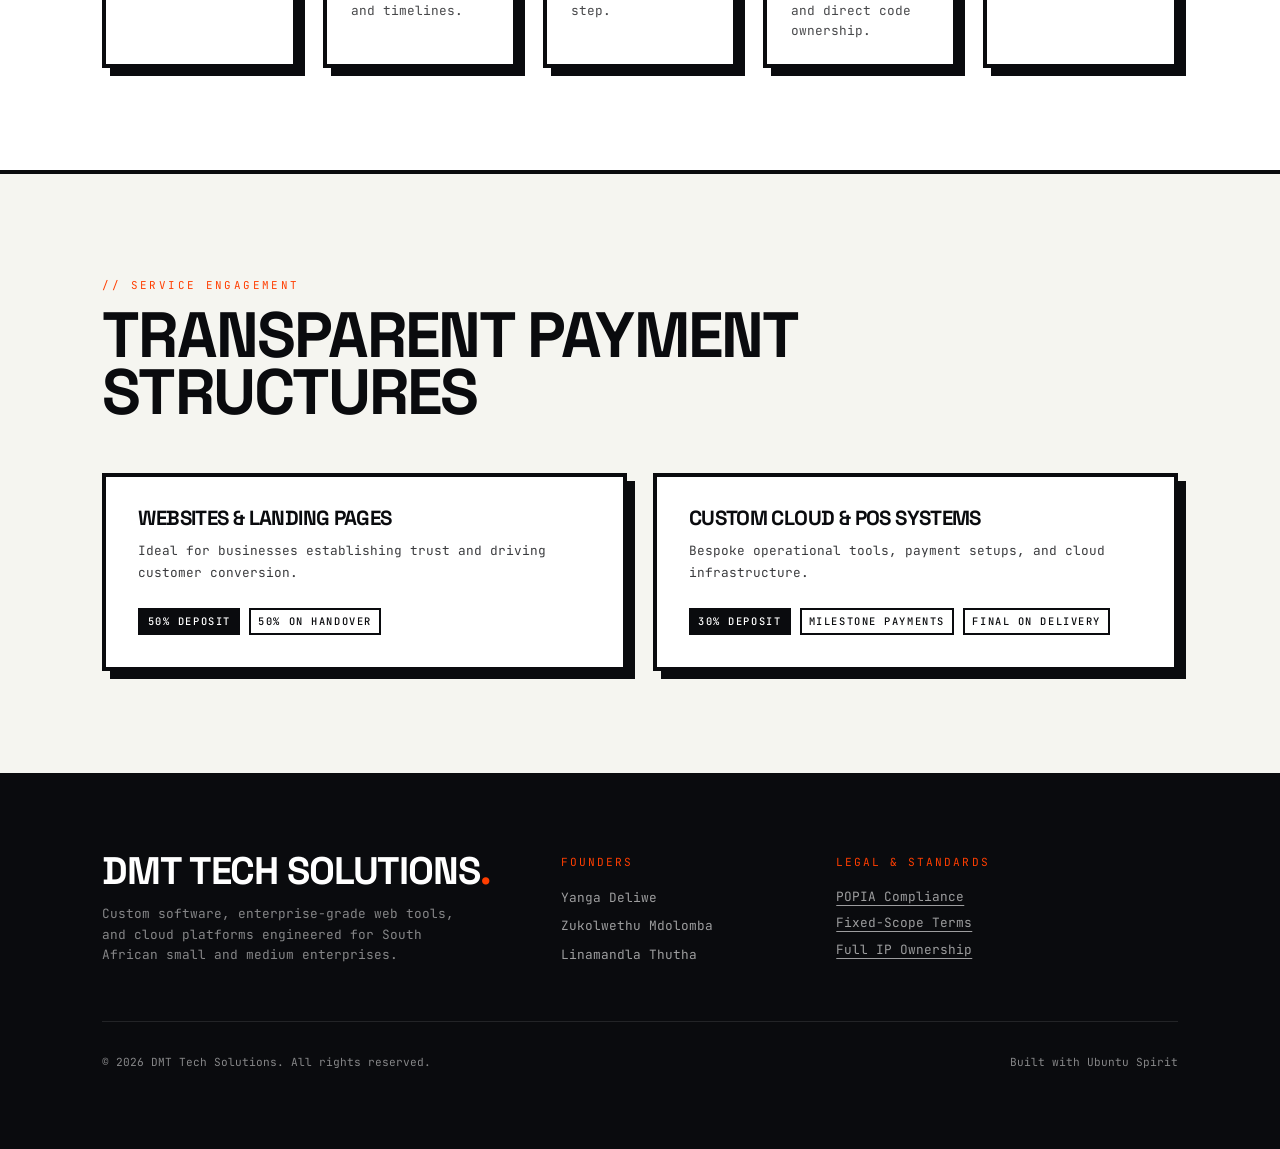
==== commit 221689f0: "Reorder names in hero stats and footer" ====
--- a/index.html
+++ b/index.html
@@ -62,7 +62,7 @@
         <div class="hero__stats">
             <div>
                 <div class="hero__stat-num">3<span class="accent"> Partners</span></div>
-                <div class="hero__stat-label">Thutha, Deliwe & Mdolomba</div>
+                <div class="hero__stat-label">Deliwe, Mdolomba & Thutha</div>
             </div>
             <div>
                 <div class="hero__stat-num">100<span class="accent">%</span></div>
@@ -249,9 +249,9 @@
             </div>
             <div class="footer__col">
                 <div class="footer__col-title">Founders</div>
-                <p>Linamandla Thutha</p>
                 <p>Yanga Deliwe</p>
                 <p>Zukolwethu Mdolomba</p>
+                 <p>Linamandla Thutha</p>
             </div>
             <div class="footer__col">
                 <div class="footer__col-title">Legal & Standards</div>
--- a/style.css
+++ b/style.css
@@ -683,26 +683,65 @@
 }
 
 @media (max-width: 768px) {
-    .header__nav { display: none; }
-    .header__burger { display: flex; }
+    .header {
+        height: auto;
+        min-height: var(--header-h);
+        padding: 0.75rem 1rem;
+    }
+
+    .header__inner {
+        flex-wrap: wrap;
+        row-gap: 0.75rem;
+    }
+
+    .header__left {
+        flex: 1 1 auto;
+        min-width: 0;
+    }
+
+    .header__sep,
+    .header__tagline,
+    .header__status,
+    .header__clock {
+        display: none;
+    }
+
+    .header__right {
+        margin-left: auto;
+        gap: 0.6rem;
+    }
+
+    .header__nav {
+        display: none;
+        width: 100%;
+        order: 3;
+    }
+
+    .header__burger {
+        display: flex;
+        margin-left: 0.25rem;
+    }
 
     .header__nav.open {
         display: flex;
         flex-direction: column;
-        position: absolute;
-        top: var(--header-h);
-        left: 0;
         width: 100%;
-        background: #0A0B0E;
+        background: #000000;
+        border-top: 1px solid rgba(255,255,255,0.18);
         border-bottom: 2px solid var(--safety);
+        margin-top: 0.25rem;
+        box-shadow: 0 8px 24px rgba(0, 0, 0, 0.35);
+        z-index: 1001;
     }
 
     .header__nav.open a {
-        padding: 1rem 2rem;
+        padding: 0.95rem 1rem;
         border-right: none;
-        border-bottom: 1px solid rgba(255,255,255,0.1);
-    }
-
-    .process-grid { grid-template-columns: 1fr; }
-    .hero__stats { flex-direction: column; gap: 1rem; }
-}
+        border-bottom: 1px solid rgba(255,255,255,0.12);
+        color: #FFFFFF;
+        background: #000000;
+        font-weight: 600;
+    }
+
+    .header__nav.open a:hover {
+        background: var(--safety);
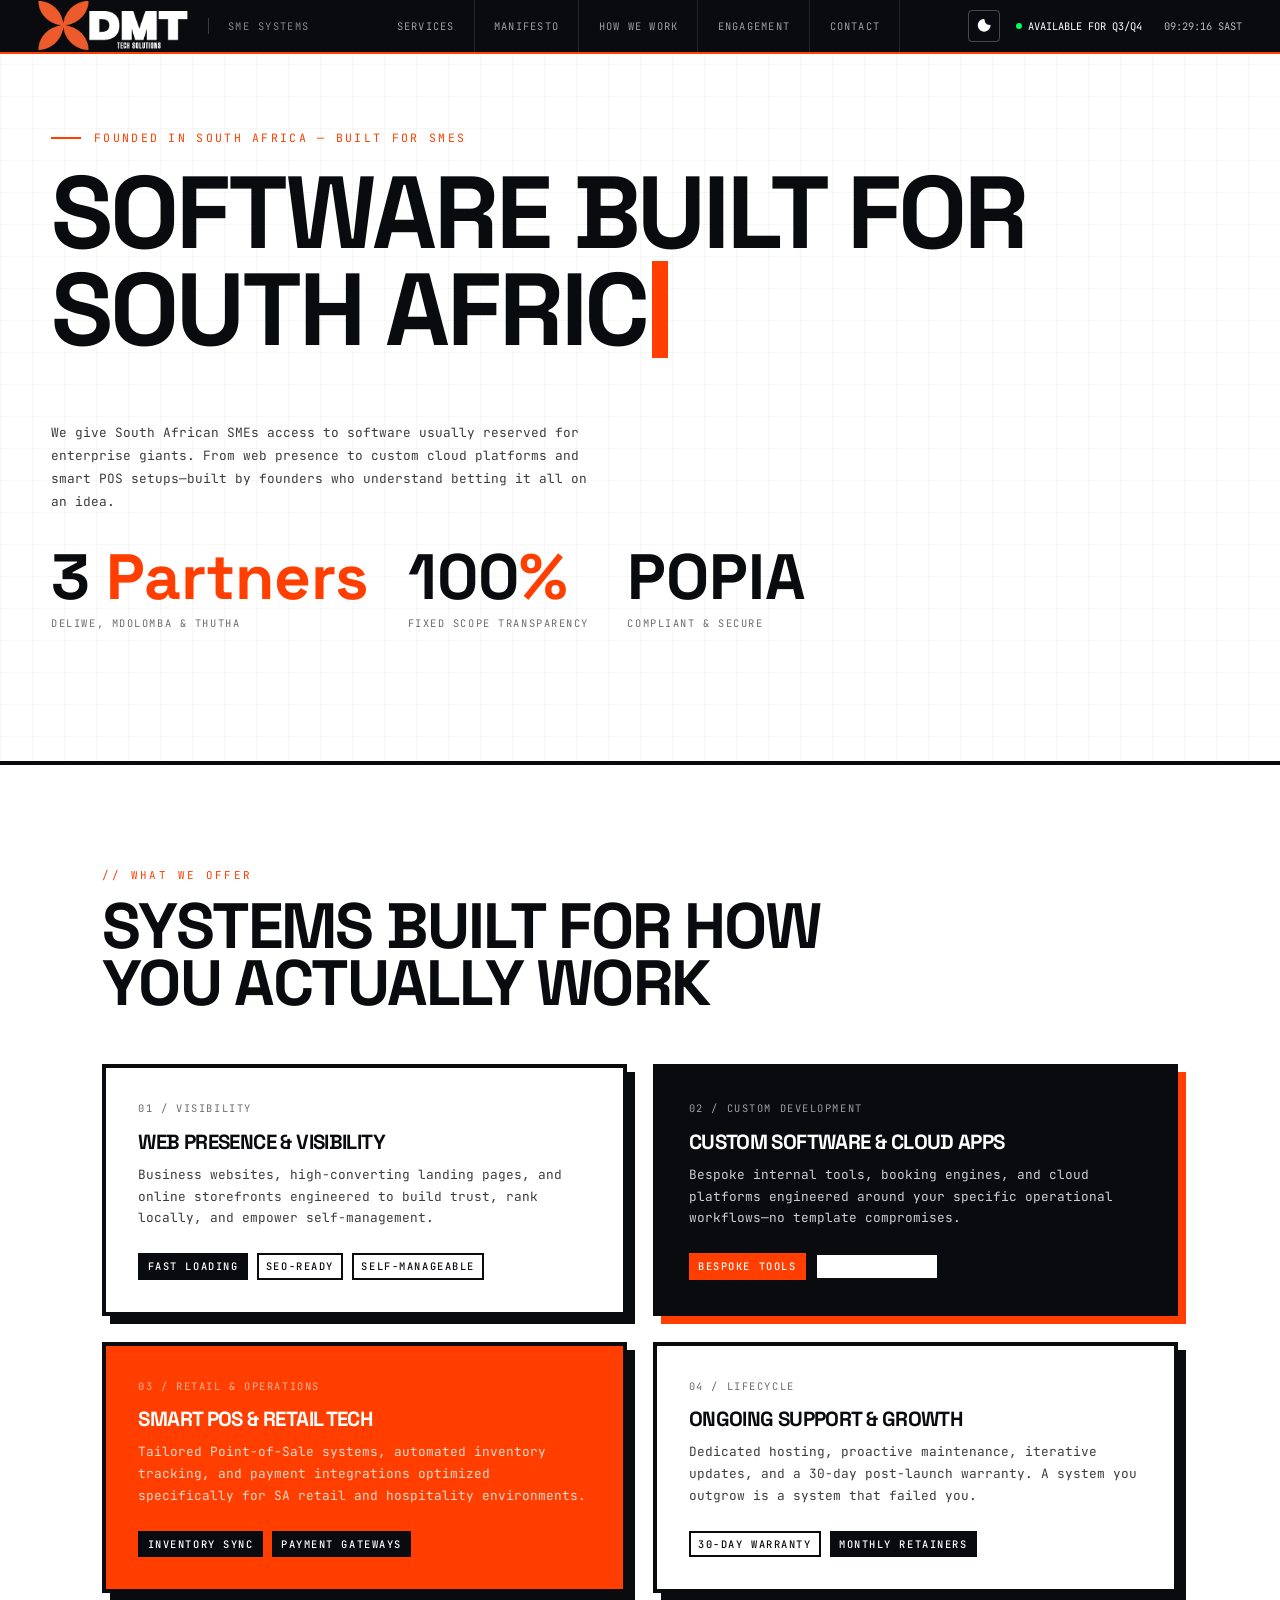
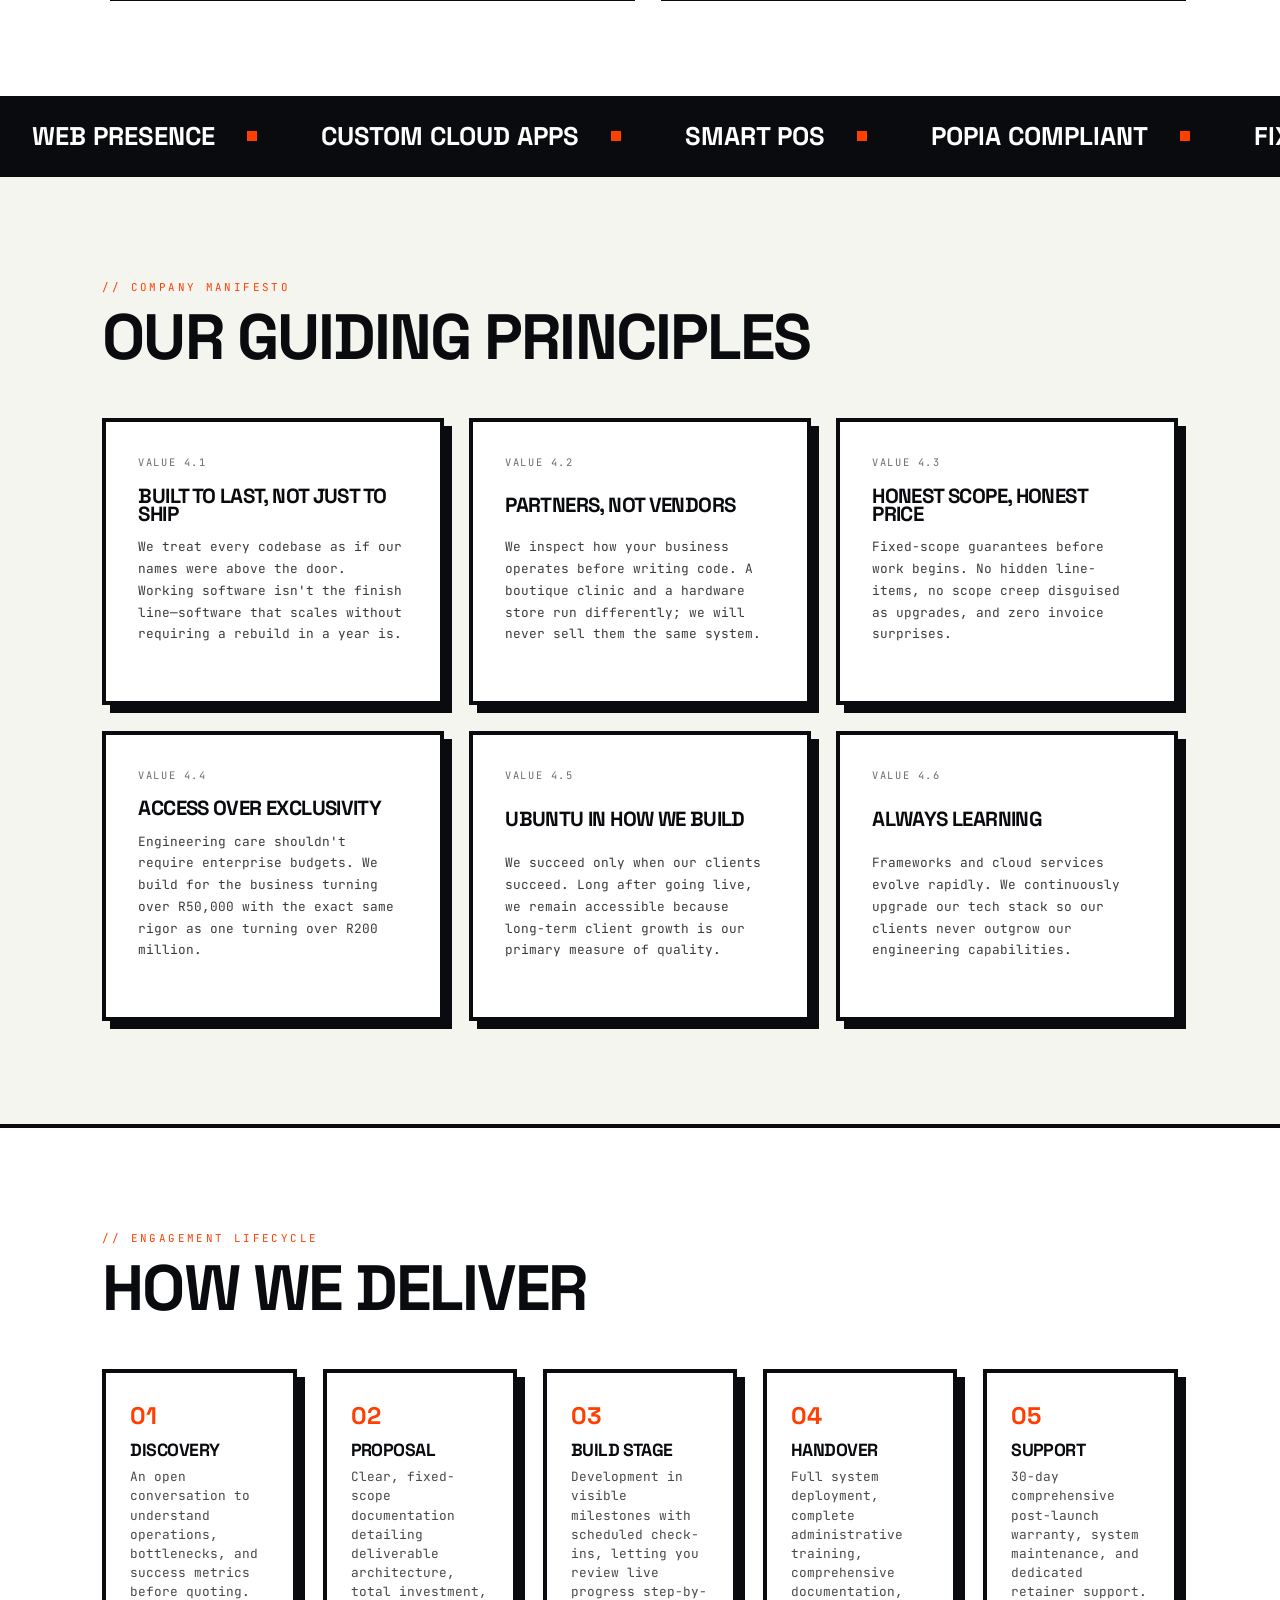
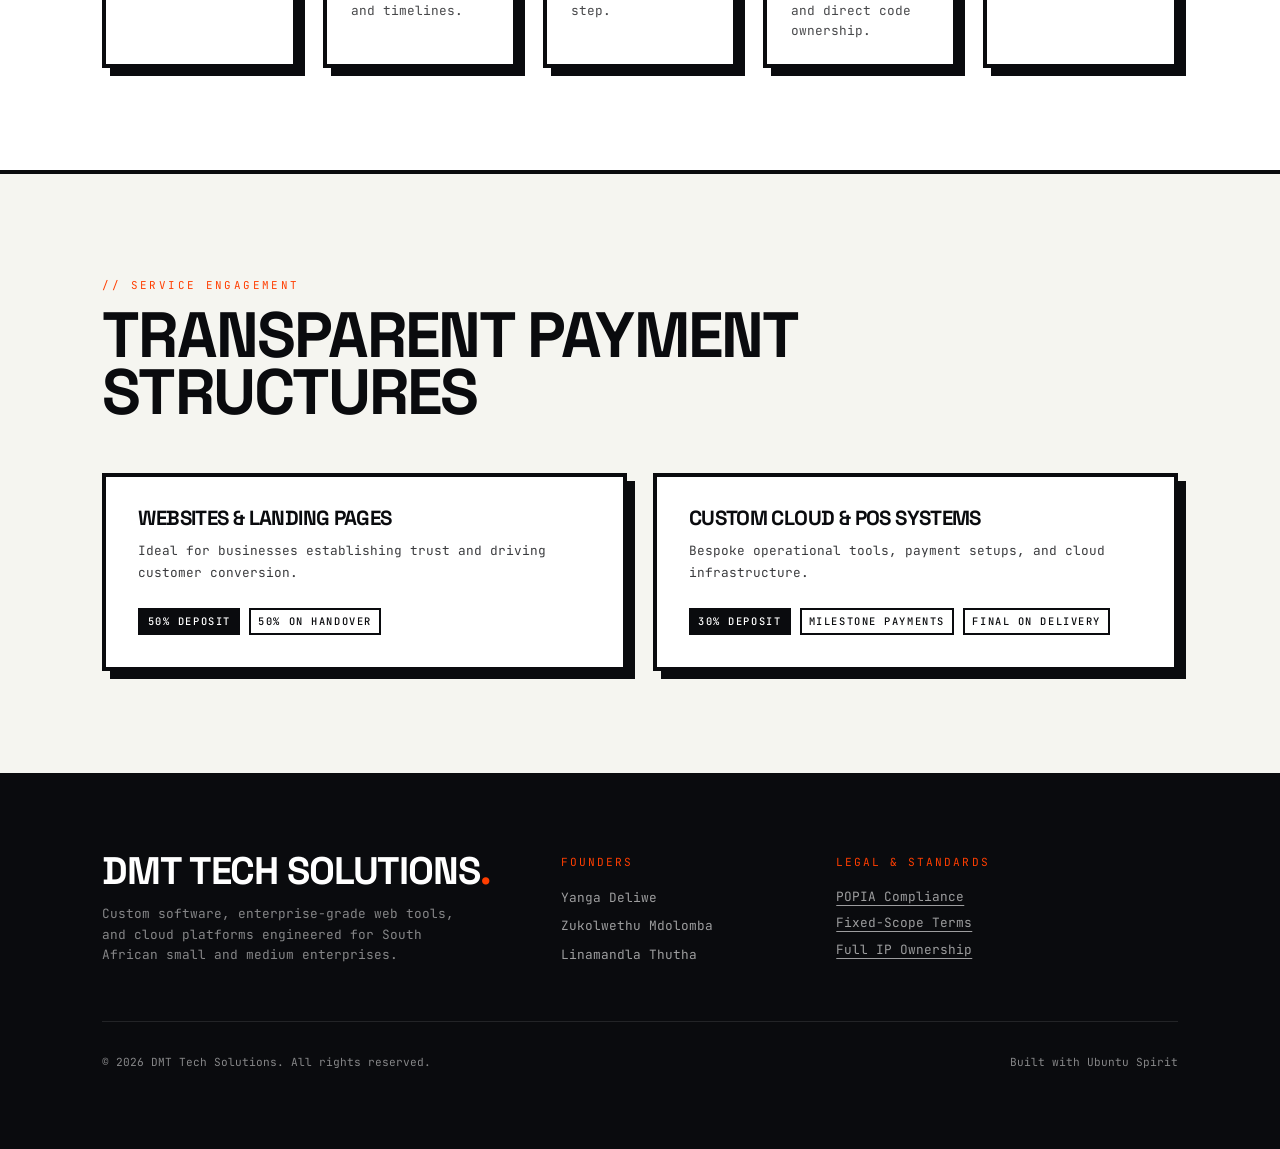
==== commit 2a28a5d3: "Update logo image source and size in header" ====
--- a/index.html
+++ b/index.html
@@ -17,7 +17,7 @@
     <div class="header__inner">
         <div class="header__left">
             <a href="index.html" class="header__logo">
-                <img src="logo_small.png">
+                <img src="DMT%20LOGO_.png" style="width: 150px; height: 50px;">
             </a>
             <span class="header__sep"></span>
             <span class="header__tagline">SME Systems</span>
--- a/style.css
+++ b/style.css
@@ -6,6 +6,7 @@
     padding: 0;
     box-sizing: border-box;
 }
+
 
 /* Light Theme Variables (Default) */
 :root {
